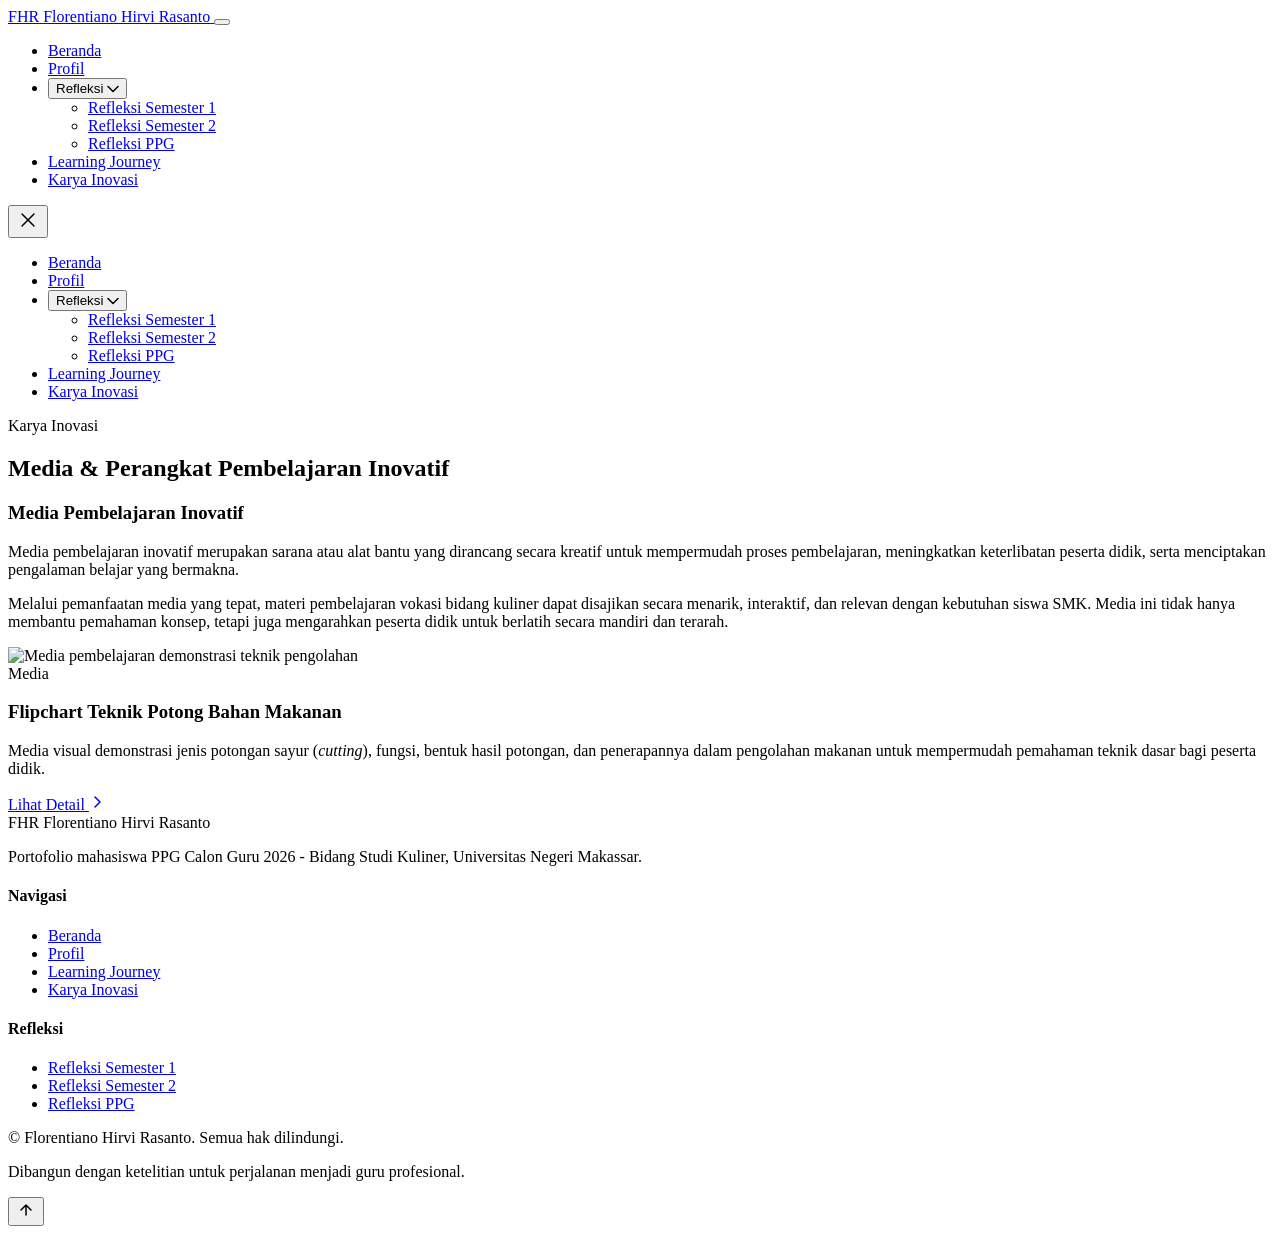
==== karya-inovasi/index.html @ 19890964 "Add files via upload" ====
<!DOCTYPE html>
<html lang="id">
<head>
    <meta charset="UTF-8">
    <meta name="viewport" content="width=device-width, initial-scale=1.0">
    <meta name="description" content="Karya Inovasi - Florentiano Hirvi Rasanto">
    <title>Karya Inovasi | Florentiano Hirvi Rasanto</title>
    
    <link rel="preconnect" href="https://fonts.googleapis.com">
    <link rel="preconnect" href="https://fonts.gstatic.com" crossorigin>
    <link href="https://fonts.googleapis.com/css2?family=Fraunces:ital,opsz,wght@0,9..144,400..700;1,9..144,400..700&family=Inter:wght@400;500;600&display=swap" rel="stylesheet">
    
    <link rel="stylesheet" href="../css/style.css">
    <link rel="icon" href="data:image/svg+xml,%3Csvg xmlns='http://www.w3.org/2000/svg' viewBox='0 0 100 100'%3E%3Crect width='100' height='100' fill='%231B4332' rx='8'/%3E%3Ctext x='50' y='65' font-family='Fraunces, serif' font-size='38' font-weight='700' fill='%23F8F5F0' text-anchor='middle'%3EFHR%3C/text%3E%3C/svg%3E">
</head>
<body>
    <header class="header">
        <nav class="nav container">
            <a href="../beranda/index.html" class="nav__logo" aria-label="Beranda">
                <span class="nav__logo-initials">FHR</span>
                <span class="nav__logo-text">Florentiano Hirvi Rasanto</span>
            </a>
            
            <button class="nav__toggle" id="navToggle" aria-expanded="false" aria-controls="navMenu" aria-label="Buka menu navigasi">
                <span class="nav__toggle-bar"></span>
                <span class="nav__toggle-bar"></span>
                <span class="nav__toggle-bar"></span>
            </button>
            
            <ul class="nav__menu" id="navMenu">
                <li class="nav__item">
                    <a href="../beranda/index.html" class="nav__link">Beranda</a>
                </li>
                <li class="nav__item">
                    <a href="../profil/index.html" class="nav__link">Profil</a>
                </li>
                <li class="nav__item nav__item--dropdown">
                    <button class="nav__link nav__link--dropdown" id="refleksiDropdownBtn" aria-expanded="false" aria-haspopup="true">
                        Refleksi
                        <svg class="nav__dropdown-arrow" width="12" height="8" viewBox="0 0 12 8" fill="none" xmlns="http://www.w3.org/2000/svg" aria-hidden="true">
                            <path d="M1 1.5L6 6.5L11 1.5" stroke="currentColor" stroke-width="1.5" stroke-linecap="round" stroke-linejoin="round"/>
                        </svg>
                    </button>
                    <ul class="nav__dropdown" id="refleksiDropdown" aria-labelledby="refleksiDropdownBtn">
                        <li class="nav__dropdown-item">
                            <a href="../refleksi/semester1.html" class="nav__dropdown-link">Refleksi Semester 1</a>
                        </li>
                        <li class="nav__dropdown-item">
                            <a href="../refleksi/semester2.html" class="nav__dropdown-link">Refleksi Semester 2</a>
                        </li>
                        <li class="nav__dropdown-item">
                            <a href="../refleksi/ppg.html" class="nav__dropdown-link">Refleksi PPG</a>
                        </li>
                    </ul>
                </li>
                <li class="nav__item">
                    <a href="../learning-journey/index.html" class="nav__link">Learning Journey</a>
                </li>
                <li class="nav__item">
                    <a href="../karya-inovasi/index.html" class="nav__link nav__link--active">Karya Inovasi</a>
                </li>
            </ul>
        </nav>
    </header>

    <div class="mobile-menu" id="mobileMenu">
        <button class="mobile-menu__close" id="mobileMenuClose" aria-label="Tutup menu navigasi">
            <svg width="24" height="24" viewBox="0 0 24 24" fill="none" xmlns="http://www.w3.org/2000/svg" aria-hidden="true">
                <path d="M18 6L6 18M6 6L18 18" stroke="currentColor" stroke-width="1.5" stroke-linecap="round" stroke-linejoin="round"/>
            </svg>
        </button>
        <ul class="mobile-menu__list">
            <li class="mobile-menu__item">
                <a href="../beranda/index.html" class="mobile-menu__link">Beranda</a>
            </li>
            <li class="mobile-menu__item">
                <a href="../profil/index.html" class="mobile-menu__link">Profil</a>
            </li>
            <li class="mobile-menu__item mobile-menu__item--accordion">
                <button class="mobile-menu__accordion-btn" id="mobileRefleksiBtn" aria-expanded="false">
                    Refleksi
                    <svg class="mobile-menu__accordion-arrow" width="12" height="8" viewBox="0 0 12 8" fill="none" xmlns="http://www.w3.org/2000/svg" aria-hidden="true">
                        <path d="M1 1.5L6 6.5L11 1.5" stroke="currentColor" stroke-width="1.5" stroke-linecap="round" stroke-linejoin="round"/>
                    </svg>
                </button>
                <ul class="mobile-menu__submenu" id="mobileRefleksiSubmenu">
                    <li class="mobile-menu__submenu-item">
                        <a href="../refleksi/semester1.html" class="mobile-menu__submenu-link">Refleksi Semester 1</a>
                    </li>
                    <li class="mobile-menu__submenu-item">
                        <a href="../refleksi/semester2.html" class="mobile-menu__submenu-link">Refleksi Semester 2</a>
                    </li>
                    <li class="mobile-menu__submenu-item">
                        <a href="../refleksi/ppg.html" class="mobile-menu__submenu-link">Refleksi PPG</a>
                    </li>
                </ul>
            </li>
            <li class="mobile-menu__item">
                <a href="../learning-journey/index.html" class="mobile-menu__link">Learning Journey</a>
            </li>
            <li class="mobile-menu__item">
                <a href="../karya-inovasi/index.html" class="mobile-menu__link">Karya Inovasi</a>
            </li>
        </ul>
    </div>

    <main>
        <section class="karya section">
            <div class="container">
                <header class="section__header">
                    <p class="section__label">Karya Inovasi</p>
                    <h2 class="section__title">Media & Perangkat Pembelajaran Inovatif</h2>
                </header>
                
                <div class="karya__layout">
                    <div class="karya__info">
                        <h3 class="karya__info-title">Media Pembelajaran Inovatif</h3>
                        <p class="karya__intro">Media pembelajaran inovatif merupakan sarana atau alat bantu yang dirancang secara kreatif untuk mempermudah proses pembelajaran, meningkatkan keterlibatan peserta didik, serta menciptakan pengalaman belajar yang bermakna.</p>
                        <p class="karya__intro">Melalui pemanfaatan media yang tepat, materi pembelajaran vokasi bidang kuliner dapat disajikan secara menarik, interaktif, dan relevan dengan kebutuhan siswa SMK. Media ini tidak hanya membantu pemahaman konsep, tetapi juga mengarahkan peserta didik untuk berlatih secara mandiri dan terarah.</p>
                    </div>
                    <div class="karya__grid">
                        <article class="karya__card" data-category="media">
                            <div class="karya__card-image-wrapper">
                                <img src="https://images.unsplash.com/photo-1555939594-58d7cb561ad1?w=800&h=500&fit=crop" alt="Media pembelajaran demonstrasi teknik pengolahan" class="karya__card-image" loading="lazy">
                            </div>
                            <div class="karya__card-content">
                                <div class="karya__card-meta">
                                    <span class="karya__card-category">Media</span>
                                </div>
                                <h3 class="karya__card-title">Flipchart Teknik Potong Bahan Makanan</h3>
                                <p class="karya__card-description">
                                    Media visual demonstrasi jenis potongan sayur (<em>cutting</em>), fungsi, bentuk hasil potongan, dan penerapannya dalam pengolahan makanan untuk mempermudah pemahaman teknik dasar bagi peserta didik.
                                </p>
                                <a href="#" class="karya__card-link" aria-label="Lihat detail Flipchart Teknik Potong Bahan Makanan">
                                    Lihat Detail
                                    <svg width="16" height="16" viewBox="0 0 16 16" fill="none" xmlns="http://www.w3.org/2000/svg" aria-hidden="true">
                                        <path d="M6 3L11 8L6 13" stroke="currentColor" stroke-width="1.5" stroke-linecap="round" stroke-linejoin="round"/>
                                    </svg>
                                </a>
                            </div>
                        </article>
                    </div>
                </div>
            </div>
        </section>
    </main>

    <footer class="footer">
        <div class="container footer__container">
            <div class="footer__main">
                <div class="footer__brand">
                    <div class="footer__logo">
                        <span class="footer__logo-initials">FHR</span>
                        <span class="footer__logo-text">Florentiano Hirvi Rasanto</span>
                    </div>
                    <p class="footer__description">
                        Portofolio mahasiswa PPG Calon Guru 2026 - Bidang Studi Kuliner, Universitas Negeri Makassar.
                    </p>
                </div>
                <div class="footer__nav">
                    <h4 class="footer__nav-title">Navigasi</h4>
                    <ul class="footer__nav-list">
                        <li class="footer__nav-item">
                            <a href="../beranda/index.html" class="footer__nav-link">Beranda</a>
                        </li>
                        <li class="footer__nav-item">
                            <a href="../profil/index.html" class="footer__nav-link">Profil</a>
                        </li>
                        <li class="footer__nav-item">
                            <a href="../learning-journey/index.html" class="footer__nav-link">Learning Journey</a>
                        </li>
                        <li class="footer__nav-item">
                            <a href="../karya-inovasi/index.html" class="footer__nav-link">Karya Inovasi</a>
                        </li>
                    </ul>
                </div>
                <div class="footer__refleksi">
                    <h4 class="footer__nav-title">Refleksi</h4>
                    <ul class="footer__nav-list">
                        <li class="footer__nav-item">
                            <a href="../refleksi/semester1.html" class="footer__nav-link">Refleksi Semester 1</a>
                        </li>
                        <li class="footer__nav-item">
                            <a href="../refleksi/semester2.html" class="footer__nav-link">Refleksi Semester 2</a>
                        </li>
                        <li class="footer__nav-item">
                            <a href="../refleksi/ppg.html" class="footer__nav-link">Refleksi PPG</a>
                        </li>
                    </ul>
                </div>
            </div>
            <div class="footer__bottom">
                <p class="footer__copyright">
                    &copy; <span id="currentYear"></span> Florentiano Hirvi Rasanto. Semua hak dilindungi.
                </p>
                <p class="footer__credit">Dibangun dengan ketelitian untuk perjalanan menjadi guru profesional.</p>
            </div>
        </div>
    </footer>

    <button class="back-to-top" id="backToTop" aria-label="Kembali ke atas">
        <svg width="20" height="20" viewBox="0 0 20 20" fill="none" xmlns="http://www.w3.org/2000/svg" aria-hidden="true">
            <path d="M10 15V5M10 5L5 10M10 5L15 10" stroke="currentColor" stroke-width="1.5" stroke-linecap="round" stroke-linejoin="round"/>
        </svg>
    </button>

    <script src="../js/script.js"></script>
</body>
</html>
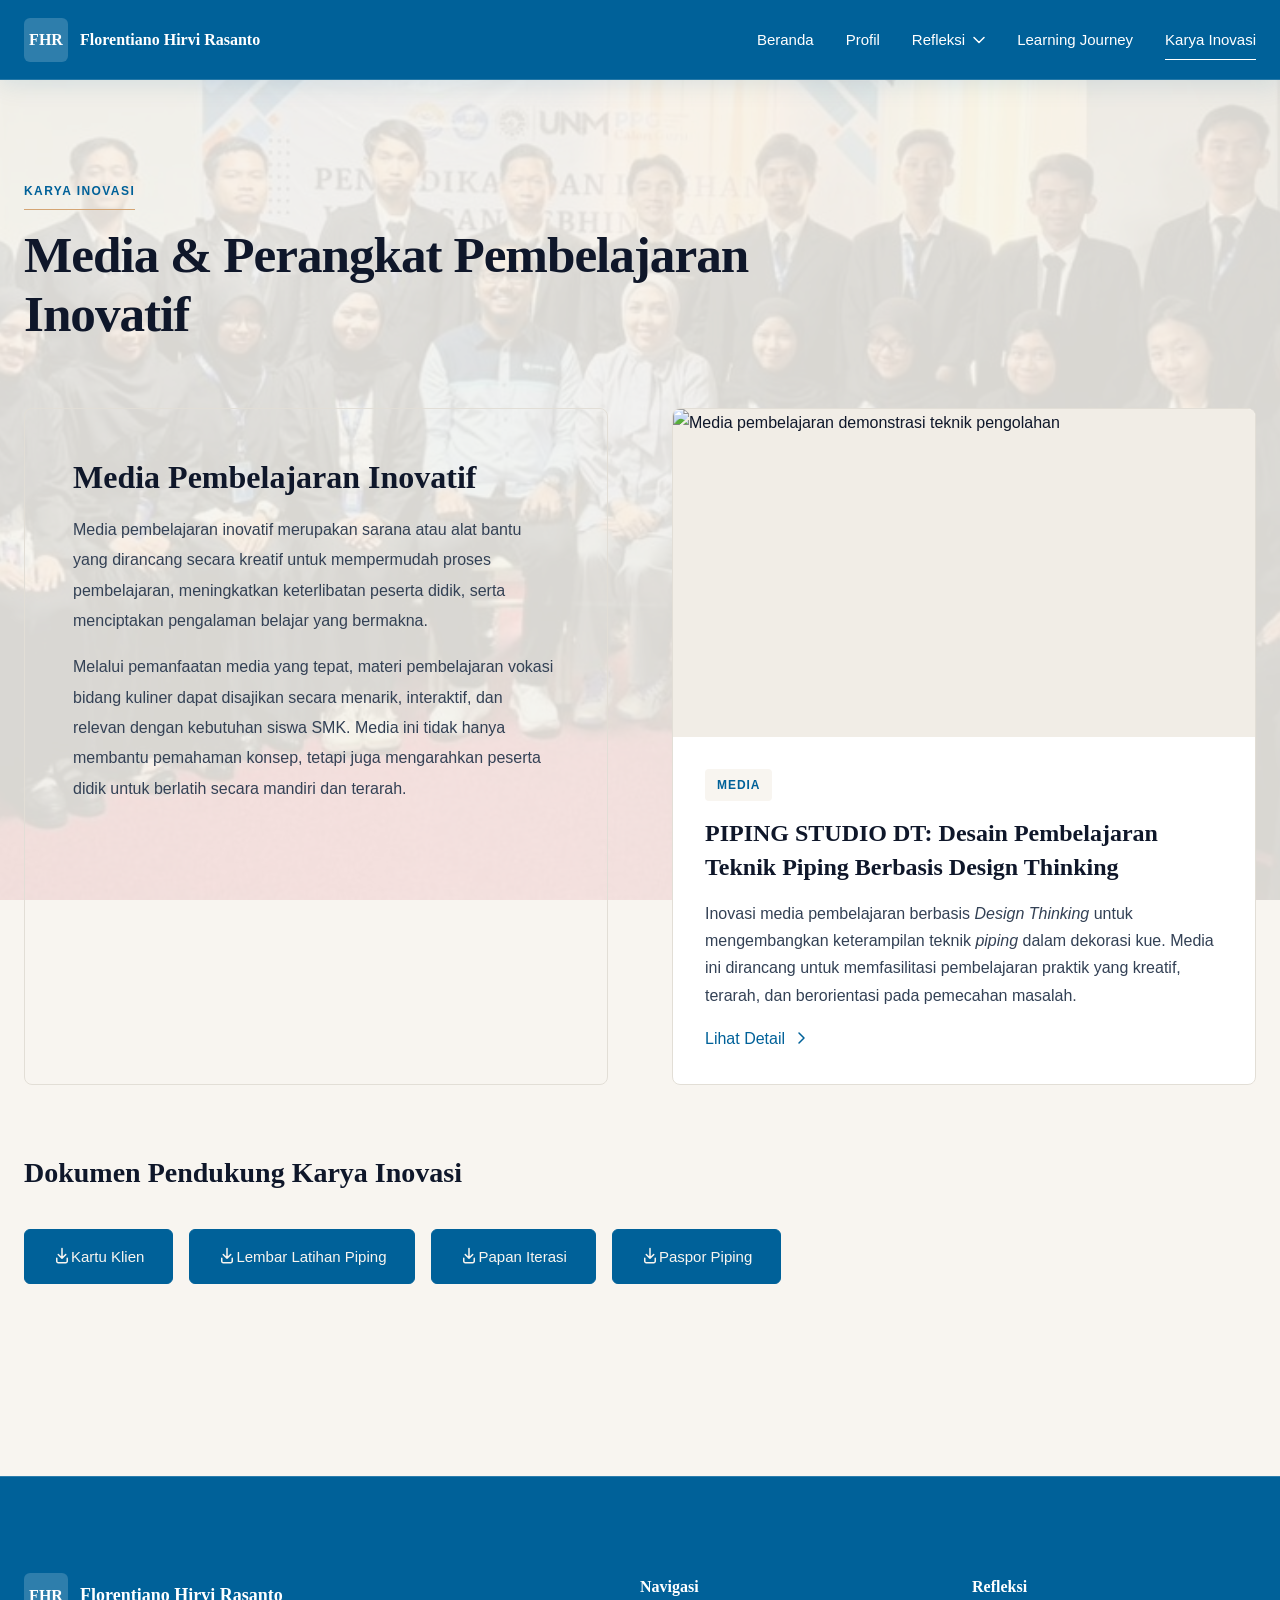
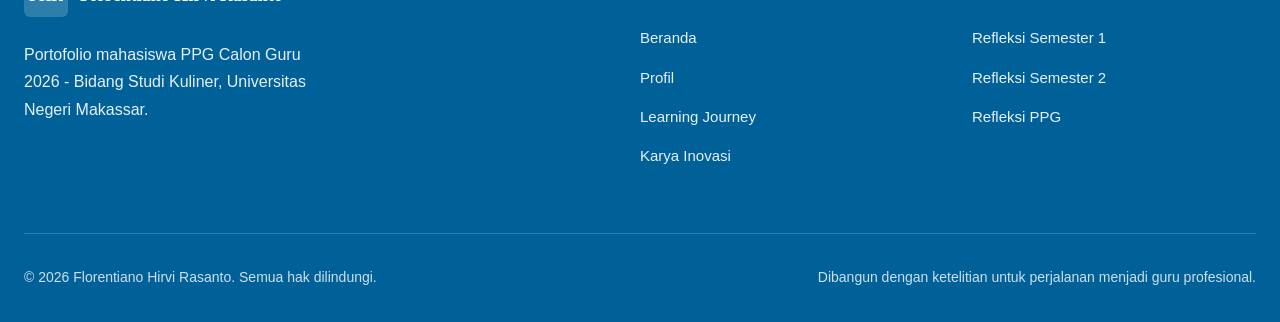
==== commit c08680eb: "Add files via upload" ====
--- a/karya-inovasi/index.html
+++ b/karya-inovasi/index.html
@@ -127,11 +127,11 @@
                                 <div class="karya__card-meta">
                                     <span class="karya__card-category">Media</span>
                                 </div>
-                                <h3 class="karya__card-title">Flipchart Teknik Potong Bahan Makanan</h3>
+                                <h3 class="karya__card-title">PIPING STUDIO DT: Desain Pembelajaran Teknik Piping Berbasis Design Thinking</h3>
                                 <p class="karya__card-description">
-                                    Media visual demonstrasi jenis potongan sayur (<em>cutting</em>), fungsi, bentuk hasil potongan, dan penerapannya dalam pengolahan makanan untuk mempermudah pemahaman teknik dasar bagi peserta didik.
+                                    Inovasi media pembelajaran berbasis <em>Design Thinking</em> untuk mengembangkan keterampilan teknik <em>piping</em> dalam dekorasi kue. Media ini dirancang untuk memfasilitasi pembelajaran praktik yang kreatif, terarah, dan berorientasi pada pemecahan masalah.
                                 </p>
-                                <a href="#" class="karya__card-link" aria-label="Lihat detail Flipchart Teknik Potong Bahan Makanan">
+                                <a href="#" class="karya__card-link" aria-label="Lihat detail PIPING STUDIO DT: Desain Pembelajaran Teknik Piping Berbasis Design Thinking">
                                     Lihat Detail
                                     <svg width="16" height="16" viewBox="0 0 16 16" fill="none" xmlns="http://www.w3.org/2000/svg" aria-hidden="true">
                                         <path d="M6 3L11 8L6 13" stroke="currentColor" stroke-width="1.5" stroke-linecap="round" stroke-linejoin="round"/>
@@ -139,6 +139,36 @@
                                 </a>
                             </div>
                         </article>
+                    </div>
+                </div>
+
+                <div class="karya__documents" style="margin-top: clamp(2.5rem, 6vw, 4rem);">
+                    <h3 class="profil__subtitle">Dokumen Pendukung Karya Inovasi</h3>
+                    <div style="display: flex; flex-wrap: wrap; gap: var(--space-md);">
+                        <a href="Kartu_Klien.pdf" class="btn btn--primary" target="_blank" rel="noopener noreferrer">
+                            <svg width="18" height="18" viewBox="0 0 18 18" fill="none" xmlns="http://www.w3.org/2000/svg" aria-hidden="true">
+                                <path d="M9 1.5V11.25M9 11.25L5.25 7.5M9 11.25L12.75 7.5M3.75 11.25V14.25C3.75 14.6478 3.90804 15.0294 4.18934 15.3107C4.47064 15.592 4.85218 15.75 5.25 15.75H12.75C13.1478 15.75 13.5294 15.592 13.8107 15.3107C14.092 15.0294 14.25 14.6478 14.25 14.25V11.25" stroke="currentColor" stroke-width="1.5" stroke-linecap="round" stroke-linejoin="round"/>
+                            </svg>
+                            Kartu Klien
+                        </a>
+                        <a href="Lembar_Latihan_Piping.pdf" class="btn btn--primary" target="_blank" rel="noopener noreferrer">
+                            <svg width="18" height="18" viewBox="0 0 18 18" fill="none" xmlns="http://www.w3.org/2000/svg" aria-hidden="true">
+                                <path d="M9 1.5V11.25M9 11.25L5.25 7.5M9 11.25L12.75 7.5M3.75 11.25V14.25C3.75 14.6478 3.90804 15.0294 4.18934 15.3107C4.47064 15.592 4.85218 15.75 5.25 15.75H12.75C13.1478 15.75 13.5294 15.592 13.8107 15.3107C14.092 15.0294 14.25 14.6478 14.25 14.25V11.25" stroke="currentColor" stroke-width="1.5" stroke-linecap="round" stroke-linejoin="round"/>
+                            </svg>
+                            Lembar Latihan Piping
+                        </a>
+                        <a href="Papan_Iterasi.pdf" class="btn btn--primary" target="_blank" rel="noopener noreferrer">
+                            <svg width="18" height="18" viewBox="0 0 18 18" fill="none" xmlns="http://www.w3.org/2000/svg" aria-hidden="true">
+                                <path d="M9 1.5V11.25M9 11.25L5.25 7.5M9 11.25L12.75 7.5M3.75 11.25V14.25C3.75 14.6478 3.90804 15.0294 4.18934 15.3107C4.47064 15.592 4.85218 15.75 5.25 15.75H12.75C13.1478 15.75 13.5294 15.592 13.8107 15.3107C14.092 15.0294 14.25 14.6478 14.25 14.25V11.25" stroke="currentColor" stroke-width="1.5" stroke-linecap="round" stroke-linejoin="round"/>
+                            </svg>
+                            Papan Iterasi
+                        </a>
+                        <a href="Paspor_Piping.pdf" class="btn btn--primary" target="_blank" rel="noopener noreferrer">
+                            <svg width="18" height="18" viewBox="0 0 18 18" fill="none" xmlns="http://www.w3.org/2000/svg" aria-hidden="true">
+                                <path d="M9 1.5V11.25M9 11.25L5.25 7.5M9 11.25L12.75 7.5M3.75 11.25V14.25C3.75 14.6478 3.90804 15.0294 4.18934 15.3107C4.47064 15.592 4.85218 15.75 5.25 15.75H12.75C13.1478 15.75 13.5294 15.592 13.8107 15.3107C14.092 15.0294 14.25 14.6478 14.25 14.25V11.25" stroke="currentColor" stroke-width="1.5" stroke-linecap="round" stroke-linejoin="round"/>
+                            </svg>
+                            Paspor Piping
+                        </a>
                     </div>
                 </div>
             </div>
--- a/css/style.css
+++ b/css/style.css
@@ -0,0 +1,1565 @@
+/* ===================================
+   PORTOFOLIO PPG CALON GURU 2026
+   Florentiano Hirvi Rasanto - Bidang Studi Kuliner
+   =================================== */
+
+/* -----------------------------------
+   Variables
+   ----------------------------------- */
+:root {
+    /* Color Palette - Sophisticated Educational Theme */
+    --color-ink: #0F172A;
+    --color-ink-light: #334155;
+    --color-cream: #F8F5F0;
+    --color-cream-dark: #F1EDE6;
+    --color-deep-green: #006199;
+    --color-deep-green-light: #0077B6;
+    --color-warm-accent: #D4A574;
+    --color-warm-accent-dark: #B8956A;
+    --color-border: #E2DED6;
+    --color-border-light: #ECE7DF;
+    --color-white: #FFFFFF;
+    --color-navbar: #0B3D91;
+    --color-navbar-text: #FFFFFF;
+    --color-footer: #0B3D91;
+    --color-footer-text: #FFFFFF;
+    
+    /* Typography */
+    --font-heading: 'Fraunces', Georgia, 'Times New Roman', serif;
+    --font-body: 'Inter', -apple-system, BlinkMacSystemFont, 'Segoe UI', 'Roboto', 'Oxygen',
+        'Ubuntu', 'Cantarell', 'Fira Sans', 'Droid Sans', 'Helvetica Neue',
+        sans-serif;
+    
+    /* Spacing */
+    --space-xs: 0.5rem;
+    --space-sm: 0.75rem;
+    --space-md: 1rem;
+    --space-lg: 1.5rem;
+    --space-xl: 2rem;
+    --space-2xl: 3rem;
+    --space-3xl: 4rem;
+    --space-4xl: 6rem;
+    
+    /* Border Radius */
+    --radius-sm: 4px;
+    --radius-md: 6px;
+    --radius-lg: 8px;
+    
+    /* Transitions */
+    --transition-fast: 200ms cubic-bezier(0.4, 0, 0.2, 1);
+    --transition-base: 300ms cubic-bezier(0.4, 0, 0.2, 1);
+    --transition-slow: 400ms cubic-bezier(0.4, 0, 0.2, 1);
+    
+    /* Layout */
+    --container-max: 1280px;
+    --header-height: 80px;
+}
+
+/* -----------------------------------
+   Reset & Base
+   ----------------------------------- */
+*, *::before, *::after {
+    box-sizing: border-box;
+    margin: 0;
+    padding: 0;
+}
+
+html {
+    scroll-behavior: smooth;
+    scroll-padding-top: calc(var(--header-height) + 2rem);
+}
+
+body {
+    font-family: var(--font-body);
+    font-size: 1rem;
+    line-height: 1.7;
+    color: var(--color-ink);
+    background-color: var(--color-white);
+    -webkit-font-smoothing: antialiased;
+    -moz-osx-font-smoothing: grayscale;
+    text-rendering: optimizeLegibility;
+}
+
+body:not(.page-home) {
+    background-color: var(--color-cream);
+    background-image: url('../assets/images/background.jpeg');
+    background-size: cover;
+    background-position: center;
+    background-attachment: fixed;
+    background-repeat: no-repeat;
+}
+
+body:not(.page-home)::before {
+    content: '';
+    position: fixed;
+    top: 0;
+    left: 0;
+    width: 100%;
+    height: 100%;
+    background-color: rgba(248, 245, 240, 0.88);
+    z-index: -1;
+    pointer-events: none;
+}
+
+img {
+    max-width: 100%;
+    height: auto;
+    display: block;
+}
+
+a {
+    color: inherit;
+    text-decoration: none;
+}
+
+button {
+    font-family: inherit;
+    font-size: inherit;
+    background: none;
+    border: none;
+    cursor: pointer;
+    color: inherit;
+}
+
+ul, ol {
+    list-style: none;
+}
+
+:focus-visible {
+    outline: 2px solid var(--color-deep-green);
+    outline-offset: 2px;
+}
+
+/* -----------------------------------
+   Layout
+   ----------------------------------- */
+.container {
+    max-width: var(--container-max);
+    margin: 0 auto;
+    padding: 0 var(--space-lg);
+}
+
+.section {
+    padding: var(--space-4xl) 0;
+}
+
+.section--alt {
+    background-color: var(--color-cream);
+}
+
+.section__header {
+    margin-bottom: var(--space-3xl);
+    max-width: 800px;
+}
+
+.section__label {
+    display: inline-block;
+    font-size: 0.75rem;
+    font-weight: 600;
+    letter-spacing: 0.12em;
+    text-transform: uppercase;
+    color: var(--color-deep-green);
+    margin-bottom: var(--space-md);
+    padding-bottom: var(--space-xs);
+    border-bottom: 1px solid var(--color-warm-accent);
+}
+
+.section__title {
+    font-family: var(--font-heading);
+    font-size: clamp(2rem, 4vw, 3.5rem);
+    font-weight: 700;
+    line-height: 1.15;
+    letter-spacing: -0.02em;
+    margin-bottom: var(--space-md);
+    color: var(--color-ink);
+}
+
+.section__description {
+    font-size: 1.125rem;
+    color: var(--color-ink-light);
+    max-width: 65ch;
+}
+
+/* -----------------------------------
+   Header & Navigation
+   ----------------------------------- */
+.header {
+    position: sticky;
+    top: 0;
+    z-index: 100;
+    background-color: var(--color-navbar);
+    backdrop-filter: blur(8px);
+    -webkit-backdrop-filter: blur(8px);
+    border-bottom: 1px solid rgba(255, 255, 255, 0.15);
+    height: var(--header-height);
+}
+
+.nav {
+    display: flex;
+    align-items: center;
+    justify-content: space-between;
+    height: 100%;
+    gap: var(--space-xl);
+}
+
+.nav__logo {
+    display: flex;
+    align-items: center;
+    gap: var(--space-sm);
+    transition: opacity var(--transition-fast);
+}
+
+.nav__logo:hover {
+    opacity: 0.8;
+}
+
+.nav__logo-initials {
+    display: flex;
+    align-items: center;
+    justify-content: center;
+    width: 44px;
+    height: 44px;
+    background-color: var(--color-white);
+    color: var(--color-deep-green);
+    font-family: var(--font-heading);
+    font-size: 1rem;
+    font-weight: 700;
+    border-radius: var(--radius-md);
+    flex-shrink: 0;
+}
+
+.nav__logo-text {
+    font-family: var(--font-heading);
+    font-size: 1rem;
+    font-weight: 600;
+    color: var(--color-white);
+    display: none;
+}
+
+.nav__toggle {
+    display: flex;
+    flex-direction: column;
+    gap: 4px;
+    padding: var(--space-sm);
+    transition: opacity var(--transition-fast);
+}
+
+.nav__toggle:hover {
+    opacity: 0.9;
+}
+
+.nav__toggle-bar {
+    width: 24px;
+    height: 1.5px;
+    background-color: var(--color-navbar-text);
+    transition: var(--transition-fast);
+}
+
+.nav__menu {
+    display: none;
+    align-items: center;
+    gap: var(--space-xl);
+}
+
+.nav__item {
+    position: relative;
+}
+
+.nav__link {
+    display: inline-flex;
+    align-items: center;
+    gap: var(--space-xs);
+    font-size: 0.9375rem;
+    font-weight: 500;
+    color: var(--color-navbar-text);
+    padding: var(--space-xs) 0;
+    transition: color var(--transition-fast);
+    position: relative;
+}
+
+.nav__link:hover,
+.nav__link:focus {
+    color: rgba(255, 255, 255, 0.85);
+}
+
+.nav__link--active {
+    color: var(--color-navbar-text);
+}
+
+.nav__link--active::after {
+    content: '';
+    position: absolute;
+    bottom: 0;
+    left: 0;
+    width: 100%;
+    height: 1px;
+    background-color: var(--color-navbar-text);
+}
+
+.nav__link--dropdown {
+    background: none;
+    border: none;
+    font-family: inherit;
+    font-size: 0.9375rem;
+}
+
+.nav__dropdown-arrow {
+    transition: transform var(--transition-fast);
+}
+
+.nav__item--dropdown:hover .nav__dropdown-arrow,
+.nav__item--dropdown:focus-within .nav__dropdown-arrow {
+    transform: rotate(180deg);
+}
+
+.nav__dropdown {
+    position: absolute;
+    top: calc(100% + 12px);
+    left: 0;
+    min-width: 200px;
+    background-color: var(--color-white);
+    border: 1px solid var(--color-border);
+    border-radius: var(--radius-md);
+    padding: var(--space-sm) 0;
+    opacity: 0;
+    visibility: hidden;
+    transform: translateY(-8px);
+    transition: opacity var(--transition-base), visibility var(--transition-base), transform var(--transition-base);
+    box-shadow: 0 4px 24px rgba(15, 23, 42, 0.06);
+}
+
+.nav__item--dropdown:hover .nav__dropdown,
+.nav__item--dropdown:focus-within .nav__dropdown {
+    opacity: 1;
+    visibility: visible;
+    transform: translateY(0);
+}
+
+.nav__dropdown-item {
+    width: 100%;
+}
+
+.nav__dropdown-link {
+    display: block;
+    padding: var(--space-sm) var(--space-lg);
+    font-size: 0.875rem;
+    color: rgba(255, 255, 255, 0.9);
+    transition: background-color var(--transition-fast), color var(--transition-fast);
+}
+
+.nav__dropdown-link:hover,
+.nav__dropdown-link:focus {
+    background-color: rgba(255, 255, 255, 0.1);
+    color: var(--color-white);
+}
+
+/* Mobile Menu */
+.mobile-menu {
+    position: fixed;
+    top: 0;
+    left: 0;
+    width: 100%;
+    height: 100vh;
+    background-color: var(--color-white);
+    z-index: 1000;
+    display: flex;
+    flex-direction: column;
+    padding: var(--space-xl);
+    transform: translateX(100%);
+    transition: transform var(--transition-slow);
+    overflow-y: auto;
+}
+
+.mobile-menu--active {
+    transform: translateX(0);
+}
+
+.mobile-menu__close {
+    align-self: flex-end;
+    padding: var(--space-sm);
+    margin-bottom: var(--space-2xl);
+    transition: opacity var(--transition-fast);
+}
+
+.mobile-menu__close:hover {
+    opacity: 0.7;
+}
+
+.mobile-menu__list {
+    display: flex;
+    flex-direction: column;
+    gap: var(--space-lg);
+}
+
+.mobile-menu__item {
+    border-bottom: 1px solid var(--color-border-light);
+    padding-bottom: var(--space-lg);
+}
+
+.mobile-menu__link {
+    display: block;
+    font-family: var(--font-heading);
+    font-size: 1.75rem;
+    font-weight: 600;
+    color: var(--color-ink);
+    transition: color var(--transition-fast);
+}
+
+.mobile-menu__link:hover,
+.mobile-menu__link:focus {
+    color: var(--color-deep-green);
+}
+
+.mobile-menu__accordion-btn {
+    display: flex;
+    align-items: center;
+    justify-content: space-between;
+    width: 100%;
+    font-family: var(--font-heading);
+    font-size: 1.75rem;
+    font-weight: 600;
+    color: var(--color-ink);
+    text-align: left;
+    transition: color var(--transition-fast);
+}
+
+.mobile-menu__accordion-btn:hover,
+.mobile-menu__accordion-btn:focus {
+    color: var(--color-deep-green);
+}
+
+.mobile-menu__accordion-arrow {
+    transition: transform var(--transition-fast);
+}
+
+.mobile-menu__accordion-btn[aria-expanded="true"] .mobile-menu__accordion-arrow {
+    transform: rotate(180deg);
+}
+
+.mobile-menu__submenu {
+    display: none;
+    flex-direction: column;
+    gap: var(--space-md);
+    margin-top: var(--space-lg);
+    padding-left: var(--space-lg);
+}
+
+.mobile-menu__submenu--active {
+    display: flex;
+}
+
+.mobile-menu__submenu-link {
+    display: block;
+    font-size: 1.125rem;
+    color: var(--color-ink-light);
+    transition: color var(--transition-fast);
+}
+
+.mobile-menu__submenu-link:hover,
+.mobile-menu__submenu-link:focus {
+    color: var(--color-ink);
+}
+
+/* -----------------------------------
+   Hero Section
+   ----------------------------------- */
+.hero {
+    padding-top: calc(var(--space-4xl) + var(--space-xl));
+    padding-bottom: var(--space-4xl);
+}
+
+.hero__container {
+    display: grid;
+    gap: var(--space-3xl);
+    align-items: center;
+}
+
+.hero__label {
+    display: inline-block;
+    font-size: 0.75rem;
+    font-weight: 600;
+    letter-spacing: 0.12em;
+    text-transform: uppercase;
+    color: var(--color-deep-green);
+    margin-bottom: var(--space-lg);
+    padding-bottom: var(--space-xs);
+    border-bottom: 1px solid var(--color-warm-accent);
+}
+
+.hero__title {
+    font-family: var(--font-heading);
+    font-size: clamp(2.5rem, 6vw, 4.5rem);
+    font-weight: 700;
+    line-height: 1.1;
+    letter-spacing: -0.02em;
+    margin-bottom: var(--space-lg);
+    color: var(--color-ink);
+}
+
+.hero__subtitle {
+    font-size: 1.25rem;
+    color: var(--color-ink-light);
+    margin-bottom: var(--space-xl);
+    max-width: 60ch;
+}
+
+.hero__actions {
+    display: flex;
+    flex-wrap: wrap;
+    gap: var(--space-md);
+    margin-bottom: var(--space-2xl);
+}
+
+.btn {
+    display: inline-flex;
+    align-items: center;
+    justify-content: center;
+    padding: 0.875rem 1.75rem;
+    font-size: 0.9375rem;
+    font-weight: 500;
+    border-radius: var(--radius-md);
+    transition: all var(--transition-base);
+    border: 1px solid transparent;
+}
+
+.btn--primary {
+    background-color: var(--color-deep-green);
+    color: var(--color-cream);
+    border-color: var(--color-deep-green);
+}
+
+.btn--primary:hover,
+.btn--primary:focus {
+    background-color: var(--color-deep-green-light);
+    border-color: var(--color-deep-green-light);
+}
+
+.btn--secondary {
+    background-color: transparent;
+    color: var(--color-ink);
+    border-color: var(--color-border);
+}
+
+.btn--secondary:hover,
+.btn--secondary:focus {
+    background-color: var(--color-cream);
+    border-color: var(--color-ink-light);
+}
+
+.hero__metadata {
+    display: grid;
+    grid-template-columns: repeat(auto-fit, minmax(200px, 1fr));
+    gap: var(--space-lg);
+    padding-top: var(--space-xl);
+    border-top: 1px solid var(--color-border-light);
+}
+
+.hero__meta-item {
+    display: flex;
+    flex-direction: column;
+    gap: var(--space-xs);
+}
+
+.hero__meta-label {
+    font-size: 0.75rem;
+    font-weight: 600;
+    letter-spacing: 0.08em;
+    text-transform: uppercase;
+    color: var(--color-ink-light);
+}
+
+.hero__meta-value {
+    font-size: 0.9375rem;
+    color: var(--color-ink);
+    font-weight: 500;
+}
+
+.hero__image-wrapper {
+    position: relative;
+}
+
+.hero__image-frame {
+    position: relative;
+    aspect-ratio: 4 / 5;
+    overflow: hidden;
+    border-radius: var(--radius-lg);
+    border: 1px solid var(--color-border);
+}
+
+.hero__image {
+    width: 100%;
+    height: 100%;
+    object-fit: cover;
+    transition: transform var(--transition-slow);
+}
+
+.hero__image-frame:hover .hero__image {
+    transform: scale(1.02);
+}
+
+/* -----------------------------------
+   Profil Section
+   ----------------------------------- */
+.profil__grid {
+    display: grid;
+    gap: var(--space-2xl);
+    margin-bottom: var(--space-3xl);
+}
+
+.profil__bio {
+    display: flex;
+    flex-direction: column;
+    gap: var(--space-lg);
+}
+
+.profil__bio p {
+    color: var(--color-ink-light);
+    font-size: 1.0625rem;
+}
+
+.profil__info-card {
+    background-color: var(--color-white);
+    border: 1px solid var(--color-border);
+    border-radius: var(--radius-lg);
+    padding: var(--space-xl);
+}
+
+.profil__info-title {
+    font-family: var(--font-heading);
+    font-size: 1.5rem;
+    font-weight: 600;
+    margin-bottom: var(--space-lg);
+    color: var(--color-ink);
+}
+
+.profil__info-list {
+    display: flex;
+    flex-direction: column;
+    gap: var(--space-lg);
+}
+
+.profil__info-item {
+    display: flex;
+    flex-direction: column;
+    gap: var(--space-xs);
+    padding-bottom: var(--space-lg);
+    border-bottom: 1px solid var(--color-border-light);
+}
+
+.profil__info-item:last-child {
+    padding-bottom: 0;
+    border-bottom: none;
+}
+
+.profil__info-key {
+    font-size: 0.75rem;
+    font-weight: 600;
+    letter-spacing: 0.08em;
+    text-transform: uppercase;
+    color: var(--color-deep-green);
+}
+
+.profil__info-value {
+    font-size: 1rem;
+    color: var(--color-ink);
+    line-height: 1.6;
+}
+
+.profil__subtitle {
+    font-family: var(--font-heading);
+    font-size: 1.75rem;
+    font-weight: 600;
+    margin-bottom: var(--space-xl);
+    color: var(--color-ink);
+}
+
+.profil__timeline-section {
+    margin-bottom: var(--space-3xl);
+}
+
+.profil__visi-misi {
+    margin-top: clamp(2.5rem, 6vw, 4rem);
+}
+
+.visi-misi__grid {
+    display: grid;
+    grid-template-columns: repeat(2, 1fr);
+    gap: clamp(1.5rem, 4vw, 2rem);
+    align-items: stretch;
+}
+
+.visi-misi__card {
+    background: linear-gradient(145deg, var(--color-surface) 0%, rgba(27, 67, 50, 0.02) 100%);
+    border: 1px solid var(--color-border);
+    border-radius: var(--radius-lg);
+    padding: clamp(1.75rem, 4vw, 2.5rem);
+    display: flex;
+    flex-direction: column;
+    gap: var(--space-md);
+    height: 100%;
+}
+
+.visi-misi__title {
+    font-family: var(--font-heading);
+    font-size: clamp(1.25rem, 2.5vw, 1.75rem);
+    font-weight: 600;
+    color: var(--color-ink);
+}
+
+.visi-misi__text {
+    color: var(--color-ink-light);
+    line-height: 1.9;
+    margin: 0;
+}
+
+.visi-misi__list {
+    display: flex;
+    flex-direction: column;
+    gap: var(--space-sm);
+    margin: 0;
+    padding-left: var(--space-lg);
+}
+
+.visi-misi__list li {
+    color: var(--color-ink-light);
+    line-height: 1.9;
+}
+
+@media (max-width: 968px) {
+    .visi-misi__grid {
+        grid-template-columns: 1fr;
+    }
+}
+
+.timeline {
+    display: flex;
+    flex-direction: column;
+    gap: var(--space-xl);
+    position: relative;
+    padding-left: var(--space-xl);
+}
+
+.timeline::before {
+    content: '';
+    position: absolute;
+    left: 6px;
+    top: 8px;
+    bottom: 8px;
+    width: 1px;
+    background-color: var(--color-border);
+}
+
+.timeline__item {
+    position: relative;
+    display: grid;
+    gap: var(--space-md);
+}
+
+.timeline__marker {
+    position: absolute;
+    left: calc(var(--space-xl) * -1);
+    top: 8px;
+    width: 13px;
+    height: 13px;
+    background-color: var(--color-deep-green);
+    border-radius: 50%;
+    border: 3px solid var(--color-white);
+}
+
+.timeline__content {
+    display: flex;
+    flex-direction: column;
+    gap: var(--space-sm);
+}
+
+.timeline__date {
+    font-size: 0.8125rem;
+    font-weight: 600;
+    letter-spacing: 0.08em;
+    text-transform: uppercase;
+    color: var(--color-deep-green);
+}
+
+.timeline__title {
+    font-family: var(--font-heading);
+    font-size: 1.375rem;
+    font-weight: 600;
+    color: var(--color-ink);
+    line-height: 1.4;
+}
+
+.timeline__description {
+    color: var(--color-ink-light);
+    max-width: 65ch;
+}
+
+/* -----------------------------------
+   Refleksi Section
+   ----------------------------------- */
+.refleksi__article {
+    margin-bottom: var(--space-4xl);
+    padding-bottom: var(--space-4xl);
+    border-bottom: 1px solid var(--color-border-light);
+}
+
+.refleksi__article:last-of-type {
+    margin-bottom: 0;
+    padding-bottom: 0;
+    border-bottom: none;
+}
+
+.refleksi__article-header {
+    margin-bottom: var(--space-xl);
+    max-width: 800px;
+}
+
+.refleksi__article-label {
+    display: inline-block;
+    font-size: 0.75rem;
+    font-weight: 600;
+    letter-spacing: 0.12em;
+    text-transform: uppercase;
+    color: var(--color-deep-green);
+    margin-bottom: var(--space-md);
+}
+
+.refleksi__article-title {
+    font-family: var(--font-heading);
+    font-size: clamp(1.75rem, 3vw, 2.75rem);
+    font-weight: 700;
+    line-height: 1.2;
+    letter-spacing: -0.01em;
+    margin-bottom: var(--space-sm);
+    color: var(--color-ink);
+}
+
+.refleksi__article-date {
+    font-size: 0.875rem;
+    color: var(--color-ink-light);
+}
+
+.refleksi__article-content {
+    max-width: 75ch;
+    display: flex;
+    flex-direction: column;
+    gap: var(--space-lg);
+}
+
+.refleksi__article-content p {
+    color: var(--color-ink-light);
+    font-size: 1.0625rem;
+}
+
+.refleksi__quote {
+    font-family: var(--font-heading);
+    font-size: 1.375rem;
+    font-style: italic;
+    line-height: 1.6;
+    color: var(--color-ink);
+    padding: var(--space-xl);
+    border-left: 3px solid var(--color-warm-accent);
+    background-color: var(--color-cream);
+    margin: var(--space-md) 0;
+}
+
+.refleksi__subheading {
+    font-family: var(--font-heading);
+    font-size: 1.375rem;
+    font-weight: 600;
+    color: var(--color-ink);
+    margin-top: var(--space-md);
+}
+
+.refleksi__list {
+    display: flex;
+    flex-direction: column;
+    gap: var(--space-md);
+    padding-left: var(--space-lg);
+}
+
+.refleksi__list li {
+    color: var(--color-ink-light);
+    position: relative;
+    font-size: 1.0625rem;
+}
+
+.refleksi__list li::before {
+    content: '—';
+    position: absolute;
+    left: calc(var(--space-lg) * -1);
+    color: var(--color-warm-accent);
+}
+
+/* -----------------------------------
+   Learning Journey Section
+   ----------------------------------- */
+.journey__timeline {
+    display: flex;
+    flex-direction: column;
+    gap: var(--space-2xl);
+    position: relative;
+    padding-left: var(--space-xl);
+}
+
+.journey__timeline::before {
+    content: '';
+    position: absolute;
+    left: 19px;
+    top: 12px;
+    bottom: 12px;
+    width: 1px;
+    background-color: var(--color-border);
+}
+
+.journey__item {
+    position: relative;
+    display: grid;
+    gap: var(--space-md);
+}
+
+.journey__marker {
+    position: absolute;
+    left: calc(var(--space-xl) * -1);
+    top: 4px;
+    width: 39px;
+    height: 39px;
+    background-color: var(--color-white);
+    border: 1px solid var(--color-border);
+    border-radius: 50%;
+    display: flex;
+    align-items: center;
+    justify-content: center;
+    color: var(--color-deep-green);
+}
+
+.journey__content {
+    display: flex;
+    flex-direction: column;
+    gap: var(--space-sm);
+    background-color: var(--color-white);
+    border: 1px solid var(--color-border);
+    border-radius: var(--radius-lg);
+    padding: var(--space-xl);
+    transition: border-color var(--transition-base), box-shadow var(--transition-base);
+}
+
+.journey__item:hover .journey__content {
+    border-color: var(--color-warm-accent);
+    box-shadow: 0 4px 24px rgba(27, 67, 50, 0.04);
+}
+
+.journey__date {
+    font-size: 0.8125rem;
+    font-weight: 600;
+    letter-spacing: 0.08em;
+    text-transform: uppercase;
+    color: var(--color-deep-green);
+}
+
+.journey__title {
+    font-family: var(--font-heading);
+    font-size: 1.5rem;
+    font-weight: 600;
+    color: var(--color-ink);
+    line-height: 1.4;
+}
+
+.journey__description {
+    color: var(--color-ink-light);
+    max-width: 65ch;
+}
+
+/* -----------------------------------
+   Karya Inovasi Section
+   ----------------------------------- */
+.karya__layout {
+    display: grid;
+    grid-template-columns: repeat(2, 1fr);
+    gap: clamp(2rem, 6vw, 4rem);
+    align-items: stretch;
+}
+
+.karya__info {
+    padding: clamp(1.75rem, 4vw, 3rem);
+    background: linear-gradient(145deg, var(--color-surface) 0%, rgba(27, 67, 50, 0.02) 100%);
+    border-radius: var(--radius-lg);
+    border: 1px solid var(--color-border);
+    display: flex;
+    flex-direction: column;
+    gap: var(--space-md);
+}
+
+.karya__info-title {
+    font-family: var(--font-heading);
+    font-size: clamp(1.5rem, 3vw, 2rem);
+    font-weight: 600;
+    color: var(--color-ink);
+    line-height: 1.3;
+}
+
+.karya__intro {
+    margin: 0;
+    color: var(--color-ink-light);
+    line-height: 1.9;
+    font-size: clamp(1rem, 1.2vw, 1.05rem);
+}
+
+.karya__grid {
+    display: grid;
+    grid-template-columns: 1fr;
+    width: 100%;
+    align-self: stretch;
+}
+
+.karya__grid .karya__card {
+    grid-column: 1 / -1;
+    width: 100%;
+    max-width: 100%;
+    height: 100%;
+}
+
+@media (max-width: 968px) {
+    .karya__layout {
+        grid-template-columns: 1fr;
+    }
+}
+
+.karya__card {
+    display: grid;
+    border: 1px solid var(--color-border);
+    border-radius: var(--radius-lg);
+    overflow: hidden;
+    transition: transform var(--transition-base), border-color var(--transition-base), box-shadow var(--transition-base);
+    background-color: var(--color-white);
+}
+
+.karya__card:hover {
+    transform: translateY(-4px);
+    border-color: var(--color-warm-accent);
+    box-shadow: 0 8px 32px rgba(15, 23, 42, 0.06);
+}
+
+.karya__card--hidden {
+    display: none;
+}
+
+.karya__card-image-wrapper {
+    aspect-ratio: 16 / 9;
+    overflow: hidden;
+    background-color: var(--color-cream-dark);
+}
+
+.karya__card-image {
+    width: 100%;
+    height: 100%;
+    object-fit: cover;
+    transition: transform var(--transition-slow);
+}
+
+.karya__card:hover .karya__card-image {
+    transform: scale(1.03);
+}
+
+.karya__card-content {
+    display: flex;
+    flex-direction: column;
+    gap: var(--space-md);
+    padding: var(--space-xl);
+}
+
+.karya__card-meta {
+    display: flex;
+}
+
+.karya__card-category {
+    display: inline-block;
+    font-size: 0.75rem;
+    font-weight: 600;
+    letter-spacing: 0.08em;
+    text-transform: uppercase;
+    color: var(--color-deep-green);
+    padding: 0.375rem 0.75rem;
+    background-color: var(--color-cream);
+    border-radius: var(--radius-sm);
+}
+
+.karya__card-title {
+    font-family: var(--font-heading);
+    font-size: 1.5rem;
+    font-weight: 600;
+    line-height: 1.4;
+    color: var(--color-ink);
+}
+
+.karya__card-description {
+    color: var(--color-ink-light);
+    flex-grow: 1;
+}
+
+.karya__card-link {
+    display: inline-flex;
+    align-items: center;
+    gap: var(--space-xs);
+    font-weight: 500;
+    color: var(--color-deep-green);
+    transition: gap var(--transition-fast);
+    align-self: flex-start;
+}
+
+.karya__card-link:hover,
+.karya__card-link:focus {
+    gap: var(--space-sm);
+}
+
+.karya__card-link svg {
+    transition: transform var(--transition-fast);
+}
+
+.karya__card-link:hover svg,
+.karya__card-link:focus svg {
+    transform: translateX(4px);
+}
+
+/* -----------------------------------
+   Footer
+   ----------------------------------- */
+.footer {
+    background-color: var(--color-footer);
+    color: var(--color-footer-text);
+    padding-top: var(--space-4xl);
+    padding-bottom: var(--space-xl);
+    margin-top: var(--space-4xl);
+}
+
+.footer__container {
+    display: flex;
+    flex-direction: column;
+    gap: var(--space-3xl);
+}
+
+.footer__main {
+    display: grid;
+    gap: var(--space-2xl);
+}
+
+.footer__brand {
+    display: flex;
+    flex-direction: column;
+    gap: var(--space-lg);
+}
+
+.footer__logo {
+    display: flex;
+    align-items: center;
+    gap: var(--space-sm);
+}
+
+.footer__logo-initials {
+    display: flex;
+    align-items: center;
+    justify-content: center;
+    width: 44px;
+    height: 44px;
+    background-color: var(--color-white);
+    color: var(--color-footer);
+    font-family: var(--font-heading);
+    font-size: 1rem;
+    font-weight: 700;
+    border-radius: var(--radius-md);
+    flex-shrink: 0;
+}
+
+.footer__logo-text {
+    font-family: var(--font-heading);
+    font-size: 1.125rem;
+    font-weight: 600;
+    color: var(--color-footer-text);
+}
+
+.footer__description {
+    color: rgba(255, 255, 255, 0.85);
+    max-width: 35ch;
+}
+
+.footer__nav-title {
+    font-family: var(--font-heading);
+    font-size: 1rem;
+    font-weight: 600;
+    margin-bottom: var(--space-lg);
+    color: var(--color-footer-text);
+}
+
+.footer__nav-list {
+    display: flex;
+    flex-direction: column;
+    gap: var(--space-sm);
+}
+
+.footer__nav-link {
+    color: rgba(255, 255, 255, 0.85);
+    font-size: 0.9375rem;
+    transition: color var(--transition-fast);
+}
+
+.footer__nav-link:hover,
+.footer__nav-link:focus {
+    color: var(--color-footer-text);
+}
+
+.footer__bottom {
+    padding-top: var(--space-xl);
+    border-top: 1px solid rgba(255, 255, 255, 0.2);
+    display: flex;
+    flex-direction: column;
+    gap: var(--space-sm);
+}
+
+.footer__copyright,
+.footer__credit {
+    font-size: 0.875rem;
+    color: rgba(255, 255, 255, 0.85);
+}
+
+/* -----------------------------------
+   Back to Top Button
+   ----------------------------------- */
+.back-to-top {
+    position: fixed;
+    bottom: var(--space-xl);
+    right: var(--space-xl);
+    width: 48px;
+    height: 48px;
+    background-color: var(--color-deep-green);
+    color: var(--color-white);
+    border-radius: 50%;
+    display: flex;
+    align-items: center;
+    justify-content: center;
+    opacity: 0;
+    visibility: hidden;
+    transform: translateY(16px);
+    transition: opacity var(--transition-base), visibility var(--transition-base), transform var(--transition-base), background-color var(--transition-fast);
+    box-shadow: 0 4px 24px rgba(0, 97, 153, 0.3);
+    z-index: 90;
+}
+
+.back-to-top--visible {
+    opacity: 1;
+    visibility: visible;
+    transform: translateY(0);
+}
+
+.back-to-top:hover,
+.back-to-top:focus {
+    background-color: var(--color-deep-green-light);
+}
+
+/* -----------------------------------
+   Responsive Design
+   ----------------------------------- */
+
+@media (min-width: 768px) {
+    .nav__logo-text {
+        display: block;
+    }
+    
+    .nav__toggle {
+        display: none;
+    }
+    
+    .nav__menu {
+        display: flex;
+    }
+    
+    .hero__container {
+        grid-template-columns: 1.2fr 0.8fr;
+        gap: var(--space-4xl);
+    }
+    
+    .profil__grid {
+        grid-template-columns: 1.2fr 0.8fr;
+    }
+    
+    .visi-misi__grid {
+        grid-template-columns: repeat(2, 1fr);
+    }
+    
+    .karya__grid {
+        grid-template-columns: repeat(2, 1fr);
+    }
+    
+    .footer__main {
+        grid-template-columns: 2fr 1fr 1fr;
+    }
+    
+    .footer__bottom {
+        flex-direction: row;
+        justify-content: space-between;
+        align-items: center;
+    }
+}
+
+@media (min-width: 1024px) {
+    .karya__grid {
+        grid-template-columns: repeat(3, 1fr);
+    }
+    
+    .hero__metadata {
+        grid-template-columns: repeat(2, 1fr);
+    }
+}
+
+@media (max-width: 767px) {
+    :root {
+        --header-height: 70px;
+    }
+    
+    .container {
+        padding: 0 var(--space-md);
+    }
+    
+    .section {
+        padding: var(--space-3xl) 0;
+    }
+    
+    .hero {
+        padding-top: calc(var(--space-3xl) + var(--space-lg));
+    }
+    
+    .hero__actions {
+        flex-direction: column;
+        width: 100%;
+    }
+    
+    .hero__actions .btn {
+        width: 100%;
+    }
+    
+    .hero__metadata {
+        grid-template-columns: 1fr;
+    }
+    
+    .timeline {
+        padding-left: var(--space-lg);
+    }
+    
+    .timeline::before {
+        left: 5px;
+    }
+    
+    .timeline__marker {
+        left: calc(var(--space-lg) * -1);
+        width: 11px;
+        height: 11px;
+    }
+    
+    .journey__timeline {
+        padding-left: var(--space-lg);
+    }
+    
+    .journey__timeline::before {
+        left: 15px;
+    }
+    
+    .journey__marker {
+        left: calc(var(--space-lg) * -1);
+        width: 31px;
+        height: 31px;
+    }
+    
+    .journey__marker svg {
+        width: 18px;
+        height: 18px;
+    }
+    
+    .journey__content {
+        padding: var(--space-lg);
+    }
+    
+    .karya__filter {
+        gap: var(--space-xs);
+    }
+    
+    .karya__filter-btn {
+        flex: 1;
+        min-width: calc(50% - var(--space-xs));
+        text-align: center;
+        font-size: 0.8125rem;
+        padding: 0.5rem 0.75rem;
+    }
+    
+    .karya__card-content {
+        padding: var(--space-lg);
+    }
+    
+    .refleksi__quote {
+        font-size: 1.25rem;
+        padding: var(--space-lg);
+    }
+    
+    .back-to-top {
+        bottom: var(--space-md);
+        right: var(--space-md);
+        width: 44px;
+        height: 44px;
+    }
+}
+
+@media (max-width: 480px) {
+    .nav__logo-text {
+        display: none;
+    }
+    
+    .section__title {
+        font-size: 2rem;
+    }
+    
+    .hero__title {
+        font-size: 2.25rem;
+    }
+    
+    .hero__subtitle {
+        font-size: 1.125rem;
+    }
+    
+    .profil__info-card {
+        padding: var(--space-lg);
+    }
+    
+    .journey__title {
+        font-size: 1.25rem;
+    }
+    
+    .karya__card-title {
+        font-size: 1.25rem;
+    }
+}
+
+/* -----------------------------------
+   Reduced Motion
+   ----------------------------------- */
+/* -----------------------------------
+   Header & Footer Theme Override
+   ----------------------------------- */
+.header {
+    background-color: #006199;
+    border-bottom: 1px solid rgba(255, 255, 255, 0.15);
+    box-shadow: 0 4px 24px rgba(0, 97, 153, 0.12);
+}
+
+.nav__logo-initials {
+    background-color: rgba(255, 255, 255, 0.18);
+    color: #FFFFFF;
+}
+
+.nav__logo-text {
+    color: #FFFFFF;
+}
+
+.nav__link {
+    color: #FFFFFF;
+}
+
+.nav__link:hover,
+.nav__link:focus {
+    color: #E6F0FF;
+}
+
+.nav__link--active {
+    color: #FFFFFF;
+}
+
+.nav__link--active::after {
+    background-color: #FFFFFF;
+}
+
+.nav__dropdown-arrow {
+    color: #FFFFFF;
+}
+
+.nav__toggle-bar {
+    background-color: #FFFFFF;
+}
+
+.nav__dropdown {
+    background-color: #0065F8;
+    border: 1px solid rgba(255, 255, 255, 0.18);
+    box-shadow: 0 12px 40px rgba(0, 101, 248, 0.25);
+}
+
+.nav__dropdown-link {
+    color: #FFFFFF;
+}
+
+.nav__dropdown-link:hover,
+.nav__dropdown-link:focus {
+    background-color: rgba(255, 255, 255, 0.12);
+    color: #FFFFFF;
+}
+
+.footer {
+    background-color: #006199;
+    color: #FFFFFF;
+    border-top: 1px solid rgba(255, 255, 255, 0.18);
+}
+
+.footer__logo-initials {
+    background-color: rgba(255, 255, 255, 0.18);
+    color: #FFFFFF;
+}
+
+.footer__logo-text {
+    color: #FFFFFF;
+}
+
+.footer__description {
+    color: rgba(255, 255, 255, 0.9);
+}
+
+.footer__nav-title {
+    color: #FFFFFF;
+}
+
+.footer__nav-link {
+    color: rgba(255, 255, 255, 0.9);
+}
+
+.footer__nav-link:hover,
+.footer__nav-link:focus {
+    color: #FFFFFF;
+}
+
+.footer__copyright,
+.footer__credit {
+    color: rgba(255, 255, 255, 0.8);
+}
+
+.footer__bottom {
+    border-top: 1px solid rgba(255, 255, 255, 0.18);
+}
+
+.back-to-top {
+    background-color: #006199;
+    color: #FFFFFF;
+    border: 1px solid rgba(255, 255, 255, 0.25);
+}
+
+.back-to-top:hover,
+.back-to-top:focus {
+    background-color: #0077B6;
+    color: #FFFFFF;
+}
+
+@media (prefers-reduced-motion: reduce) {
+    *,
+    *::before,
+    *::after {
+        animation-duration: 0.01ms !important;
+        animation-iteration-count: 1 !important;
+        transition-duration: 0.01ms !important;
+    }
+    
+    html {
+        scroll-behavior: auto;
+    }
+}
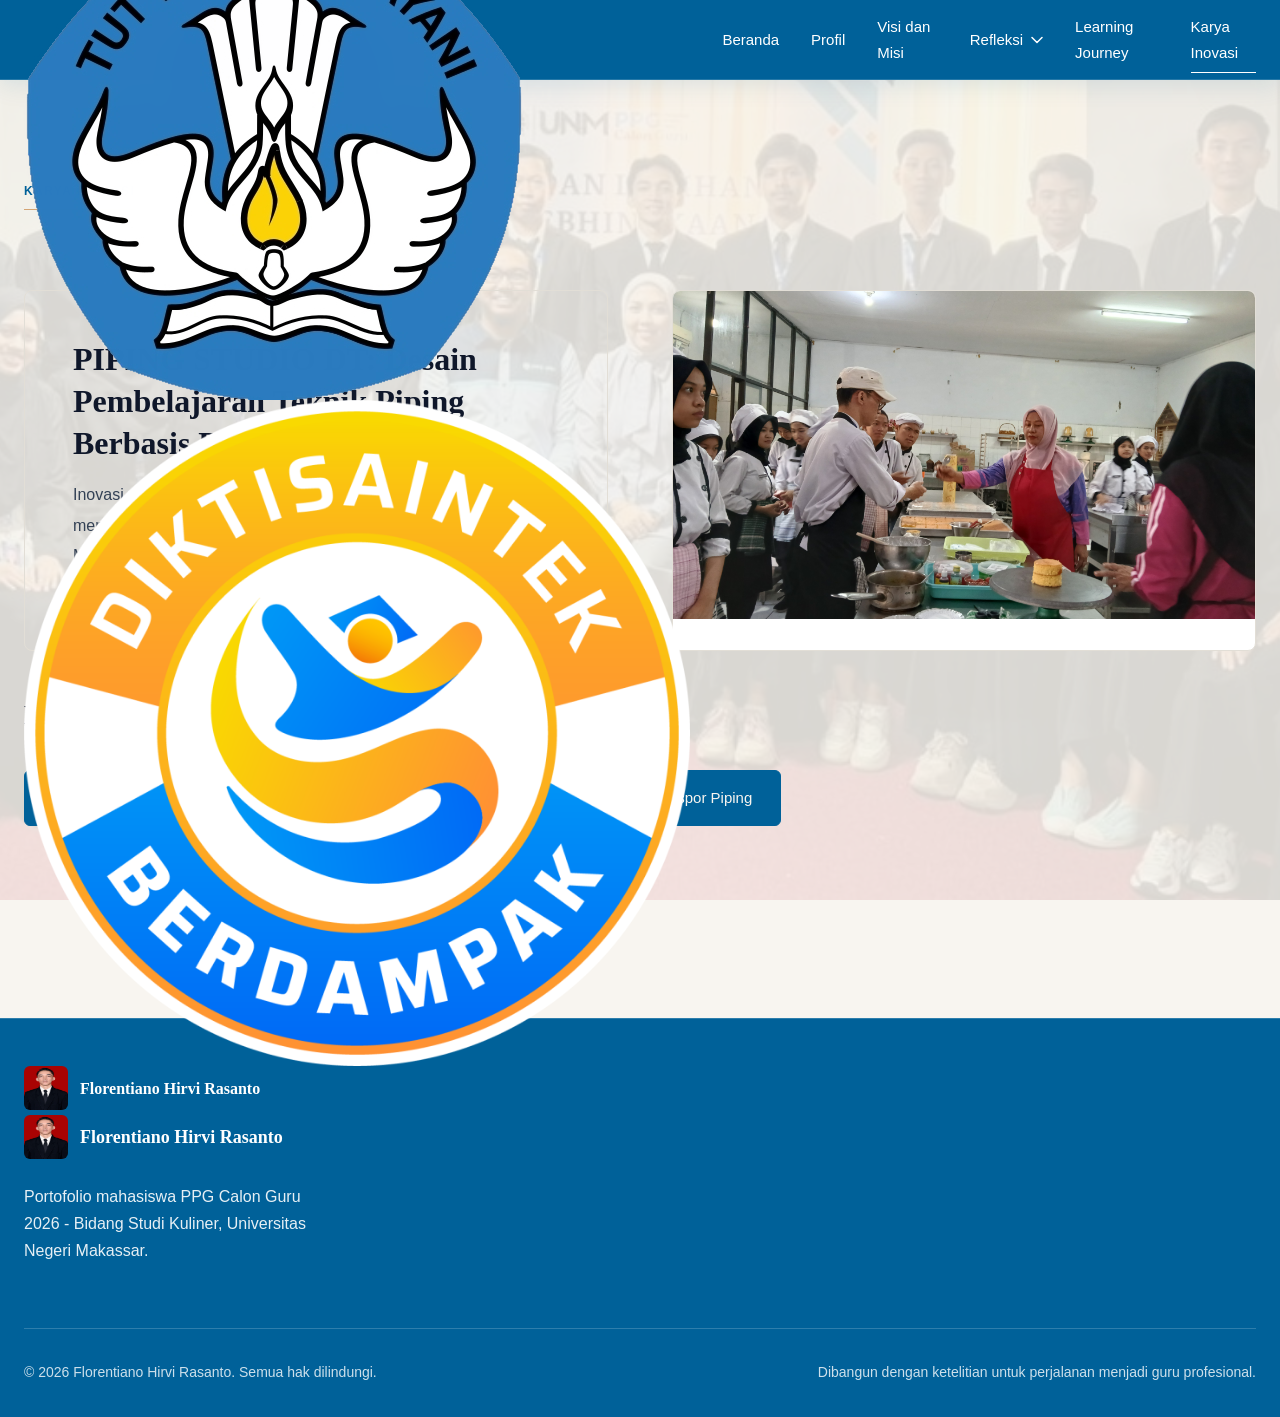
==== commit e87890a0: "Add files via upload" ====
--- a/karya-inovasi/index.html
+++ b/karya-inovasi/index.html
@@ -10,16 +10,24 @@
     <link rel="preconnect" href="https://fonts.gstatic.com" crossorigin>
     <link href="https://fonts.googleapis.com/css2?family=Fraunces:ital,opsz,wght@0,9..144,400..700;1,9..144,400..700&family=Inter:wght@400;500;600&display=swap" rel="stylesheet">
     
-    <link rel="stylesheet" href="../css/style.css">
+    <link rel="stylesheet" href="../css/style.css?v=19">
     <link rel="icon" href="data:image/svg+xml,%3Csvg xmlns='http://www.w3.org/2000/svg' viewBox='0 0 100 100'%3E%3Crect width='100' height='100' fill='%231B4332' rx='8'/%3E%3Ctext x='50' y='65' font-family='Fraunces, serif' font-size='38' font-weight='700' fill='%23F8F5F0' text-anchor='middle'%3EFHR%3C/text%3E%3C/svg%3E">
 </head>
 <body>
     <header class="header">
         <nav class="nav container">
-            <a href="../beranda/index.html" class="nav__logo" aria-label="Beranda">
-                <span class="nav__logo-initials">FHR</span>
-                <span class="nav__logo-text">Florentiano Hirvi Rasanto</span>
-            </a>
+            <div class="nav__left">
+                <div class="nav__logos">
+                    <img src="../beranda/Logo/1001106065-removebg-preview.png" alt="Logo 1" class="nav__logo-img">
+                    <img src="../beranda/Logo/2d526868-5b52-4b5e-b3c3-be5d841ffc1e_removalai_preview.png" alt="Logo 2" class="nav__logo-img">
+                    <img src="../beranda/Logo/b7ec5d6e-4a33-47c1-ad4f-7ef8073f08b0_removalai_preview.png" alt="Logo 3" class="nav__logo-img">
+                    <img src="../beranda/Logo/Logo-Tersier-Diktisaintek-Berdampak-1-768x768.png" alt="Logo Tersier Diktisaintek Berdampak" class="nav__logo-img">
+                </div>
+                <a href="../beranda/index.html" class="nav__logo" aria-label="Beranda">
+                    <img src="../assets/images/foto-profil.jpeg" alt="Foto profil Florentiano Hirvi Rasanto" class="nav__logo-initials">
+                    <span class="nav__logo-text">Florentiano Hirvi Rasanto</span>
+                </a>
+            </div>
             
             <button class="nav__toggle" id="navToggle" aria-expanded="false" aria-controls="navMenu" aria-label="Buka menu navigasi">
                 <span class="nav__toggle-bar"></span>
@@ -34,6 +42,9 @@
                 <li class="nav__item">
                     <a href="../profil/index.html" class="nav__link">Profil</a>
                 </li>
+                                <li class="nav__item">
+                    <a href="../visi-misi/index.html" class="nav__link">Visi dan Misi</a>
+                </li>
                 <li class="nav__item nav__item--dropdown">
                     <button class="nav__link nav__link--dropdown" id="refleksiDropdownBtn" aria-expanded="false" aria-haspopup="true">
                         Refleksi
@@ -47,9 +58,6 @@
                         </li>
                         <li class="nav__dropdown-item">
                             <a href="../refleksi/semester2.html" class="nav__dropdown-link">Refleksi Semester 2</a>
-                        </li>
-                        <li class="nav__dropdown-item">
-                            <a href="../refleksi/ppg.html" class="nav__dropdown-link">Refleksi PPG</a>
                         </li>
                     </ul>
                 </li>
@@ -76,6 +84,9 @@
             <li class="mobile-menu__item">
                 <a href="../profil/index.html" class="mobile-menu__link">Profil</a>
             </li>
+                        <li class="mobile-menu__item">
+                <a href="../visi-misi/index.html" class="mobile-menu__link">Visi dan Misi</a>
+            </li>
             <li class="mobile-menu__item mobile-menu__item--accordion">
                 <button class="mobile-menu__accordion-btn" id="mobileRefleksiBtn" aria-expanded="false">
                     Refleksi
@@ -89,9 +100,6 @@
                     </li>
                     <li class="mobile-menu__submenu-item">
                         <a href="../refleksi/semester2.html" class="mobile-menu__submenu-link">Refleksi Semester 2</a>
-                    </li>
-                    <li class="mobile-menu__submenu-item">
-                        <a href="../refleksi/ppg.html" class="mobile-menu__submenu-link">Refleksi PPG</a>
                     </li>
                 </ul>
             </li>
@@ -109,40 +117,23 @@
             <div class="container">
                 <header class="section__header">
                     <p class="section__label">Karya Inovasi</p>
-                    <h2 class="section__title">Media & Perangkat Pembelajaran Inovatif</h2>
                 </header>
                 
                 <div class="karya__layout">
                     <div class="karya__info">
-                        <h3 class="karya__info-title">Media Pembelajaran Inovatif</h3>
-                        <p class="karya__intro">Media pembelajaran inovatif merupakan sarana atau alat bantu yang dirancang secara kreatif untuk mempermudah proses pembelajaran, meningkatkan keterlibatan peserta didik, serta menciptakan pengalaman belajar yang bermakna.</p>
-                        <p class="karya__intro">Melalui pemanfaatan media yang tepat, materi pembelajaran vokasi bidang kuliner dapat disajikan secara menarik, interaktif, dan relevan dengan kebutuhan siswa SMK. Media ini tidak hanya membantu pemahaman konsep, tetapi juga mengarahkan peserta didik untuk berlatih secara mandiri dan terarah.</p>
+                        <h3 class="karya__info-title">PIPING STUDIO DT: Desain Pembelajaran Teknik Piping Berbasis Design Thinking</h3>
+                        <p class="karya__intro">Inovasi media pembelajaran berbasis Design Thinking untuk mengembangkan keterampilan teknik piping dalam dekorasi kue. Media ini dirancang untuk memfasilitasi pembelajaran praktik yang kreatif, terarah, dan berorientasi pada pemecahan masalah.</p>
                     </div>
                     <div class="karya__grid">
                         <article class="karya__card" data-category="media">
                             <div class="karya__card-image-wrapper">
-                                <img src="https://images.unsplash.com/photo-1555939594-58d7cb561ad1?w=800&h=500&fit=crop" alt="Media pembelajaran demonstrasi teknik pengolahan" class="karya__card-image" loading="lazy">
-                            </div>
-                            <div class="karya__card-content">
-                                <div class="karya__card-meta">
-                                    <span class="karya__card-category">Media</span>
-                                </div>
-                                <h3 class="karya__card-title">PIPING STUDIO DT: Desain Pembelajaran Teknik Piping Berbasis Design Thinking</h3>
-                                <p class="karya__card-description">
-                                    Inovasi media pembelajaran berbasis <em>Design Thinking</em> untuk mengembangkan keterampilan teknik <em>piping</em> dalam dekorasi kue. Media ini dirancang untuk memfasilitasi pembelajaran praktik yang kreatif, terarah, dan berorientasi pada pemecahan masalah.
-                                </p>
-                                <a href="#" class="karya__card-link" aria-label="Lihat detail PIPING STUDIO DT: Desain Pembelajaran Teknik Piping Berbasis Design Thinking">
-                                    Lihat Detail
-                                    <svg width="16" height="16" viewBox="0 0 16 16" fill="none" xmlns="http://www.w3.org/2000/svg" aria-hidden="true">
-                                        <path d="M6 3L11 8L6 13" stroke="currentColor" stroke-width="1.5" stroke-linecap="round" stroke-linejoin="round"/>
-                                    </svg>
-                                </a>
+                                <img src="Karya Inovasi.jpg" alt="PIPING STUDIO DT: Desain Pembelajaran Teknik Piping Berbasis Design Thinking" class="karya__card-image" loading="lazy">
                             </div>
                         </article>
                     </div>
                 </div>
 
-                <div class="karya__documents" style="margin-top: clamp(2.5rem, 6vw, 4rem);">
+                <div class="karya__documents" style="margin-top: clamp(1.5rem, 4vw, 2.5rem);">
                     <h3 class="profil__subtitle">Dokumen Pendukung Karya Inovasi</h3>
                     <div style="display: flex; flex-wrap: wrap; gap: var(--space-md);">
                         <a href="Kartu_Klien.pdf" class="btn btn--primary" target="_blank" rel="noopener noreferrer">
@@ -180,43 +171,12 @@
             <div class="footer__main">
                 <div class="footer__brand">
                     <div class="footer__logo">
-                        <span class="footer__logo-initials">FHR</span>
+                        <img src="../assets/images/foto-profil.jpeg" alt="Foto profil Florentiano Hirvi Rasanto" class="footer__logo-initials">
                         <span class="footer__logo-text">Florentiano Hirvi Rasanto</span>
                     </div>
                     <p class="footer__description">
                         Portofolio mahasiswa PPG Calon Guru 2026 - Bidang Studi Kuliner, Universitas Negeri Makassar.
                     </p>
-                </div>
-                <div class="footer__nav">
-                    <h4 class="footer__nav-title">Navigasi</h4>
-                    <ul class="footer__nav-list">
-                        <li class="footer__nav-item">
-                            <a href="../beranda/index.html" class="footer__nav-link">Beranda</a>
-                        </li>
-                        <li class="footer__nav-item">
-                            <a href="../profil/index.html" class="footer__nav-link">Profil</a>
-                        </li>
-                        <li class="footer__nav-item">
-                            <a href="../learning-journey/index.html" class="footer__nav-link">Learning Journey</a>
-                        </li>
-                        <li class="footer__nav-item">
-                            <a href="../karya-inovasi/index.html" class="footer__nav-link">Karya Inovasi</a>
-                        </li>
-                    </ul>
-                </div>
-                <div class="footer__refleksi">
-                    <h4 class="footer__nav-title">Refleksi</h4>
-                    <ul class="footer__nav-list">
-                        <li class="footer__nav-item">
-                            <a href="../refleksi/semester1.html" class="footer__nav-link">Refleksi Semester 1</a>
-                        </li>
-                        <li class="footer__nav-item">
-                            <a href="../refleksi/semester2.html" class="footer__nav-link">Refleksi Semester 2</a>
-                        </li>
-                        <li class="footer__nav-item">
-                            <a href="../refleksi/ppg.html" class="footer__nav-link">Refleksi PPG</a>
-                        </li>
-                    </ul>
                 </div>
             </div>
             <div class="footer__bottom">
